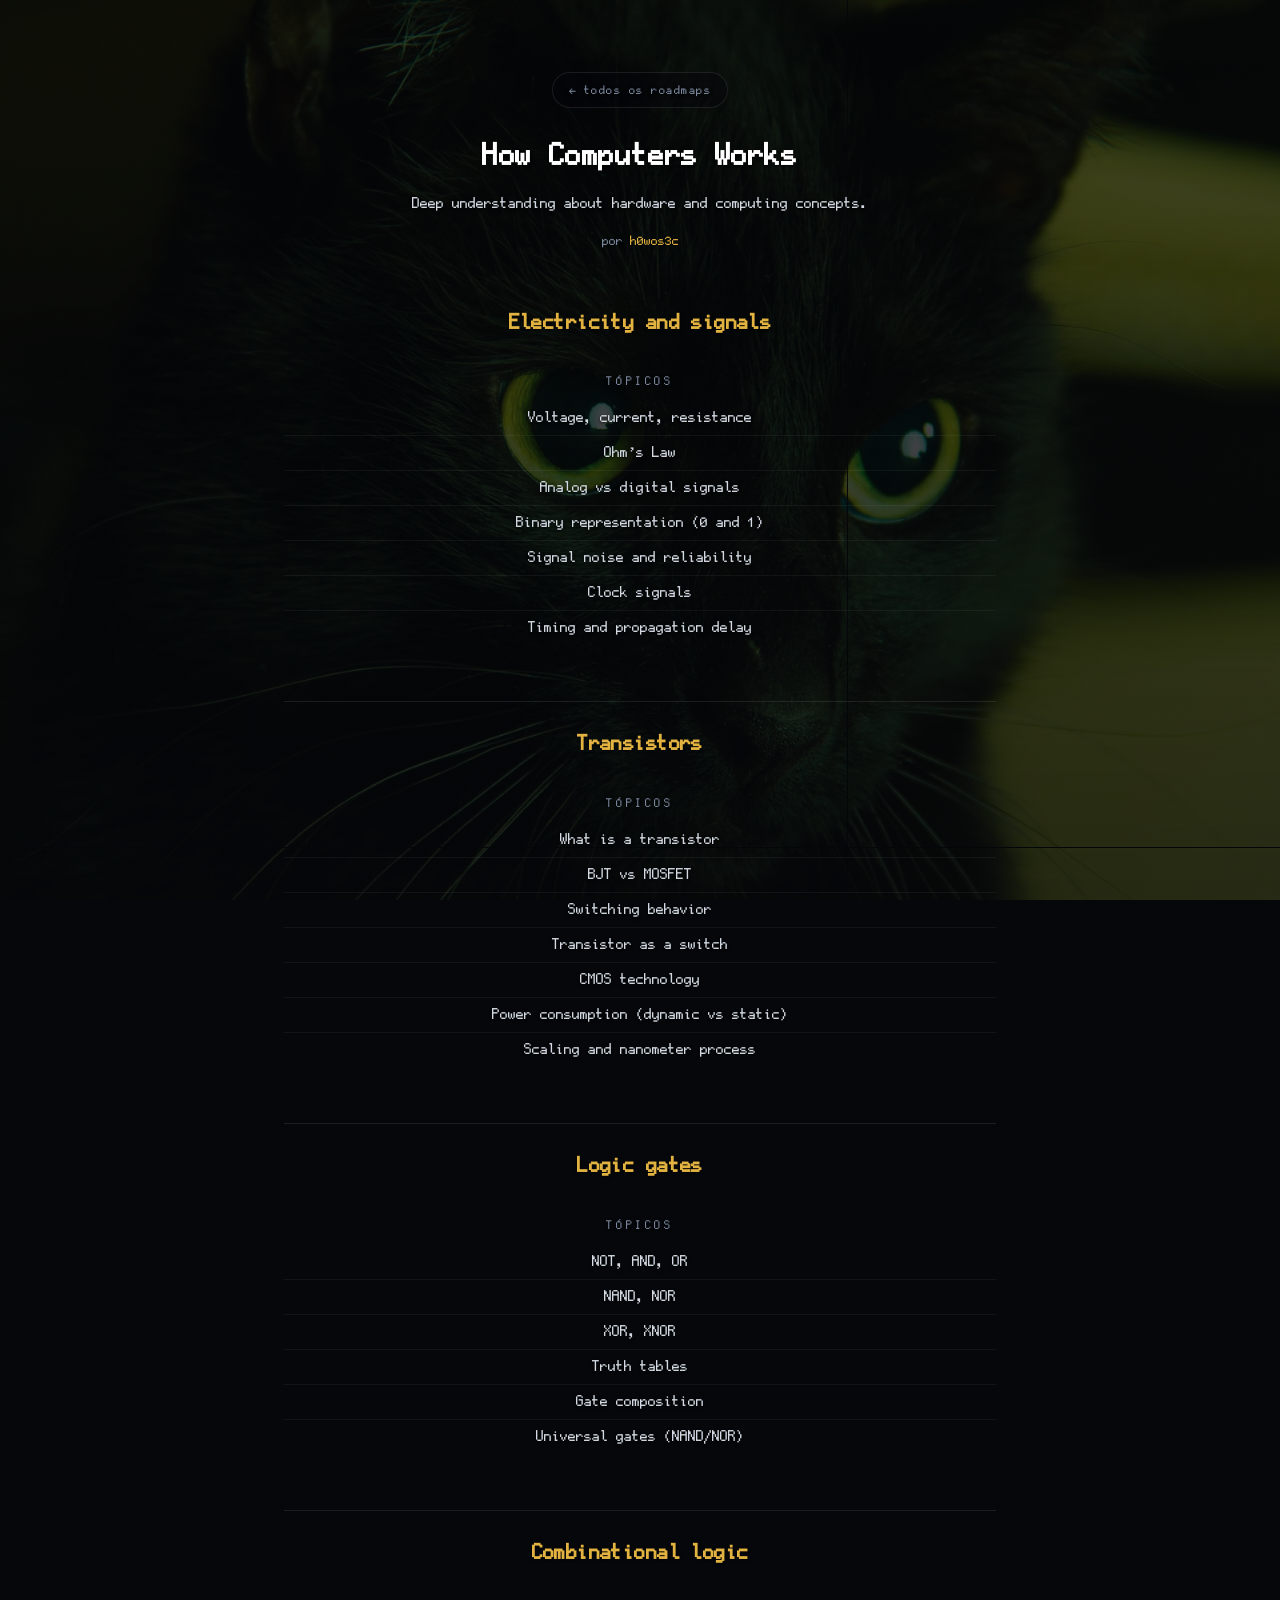
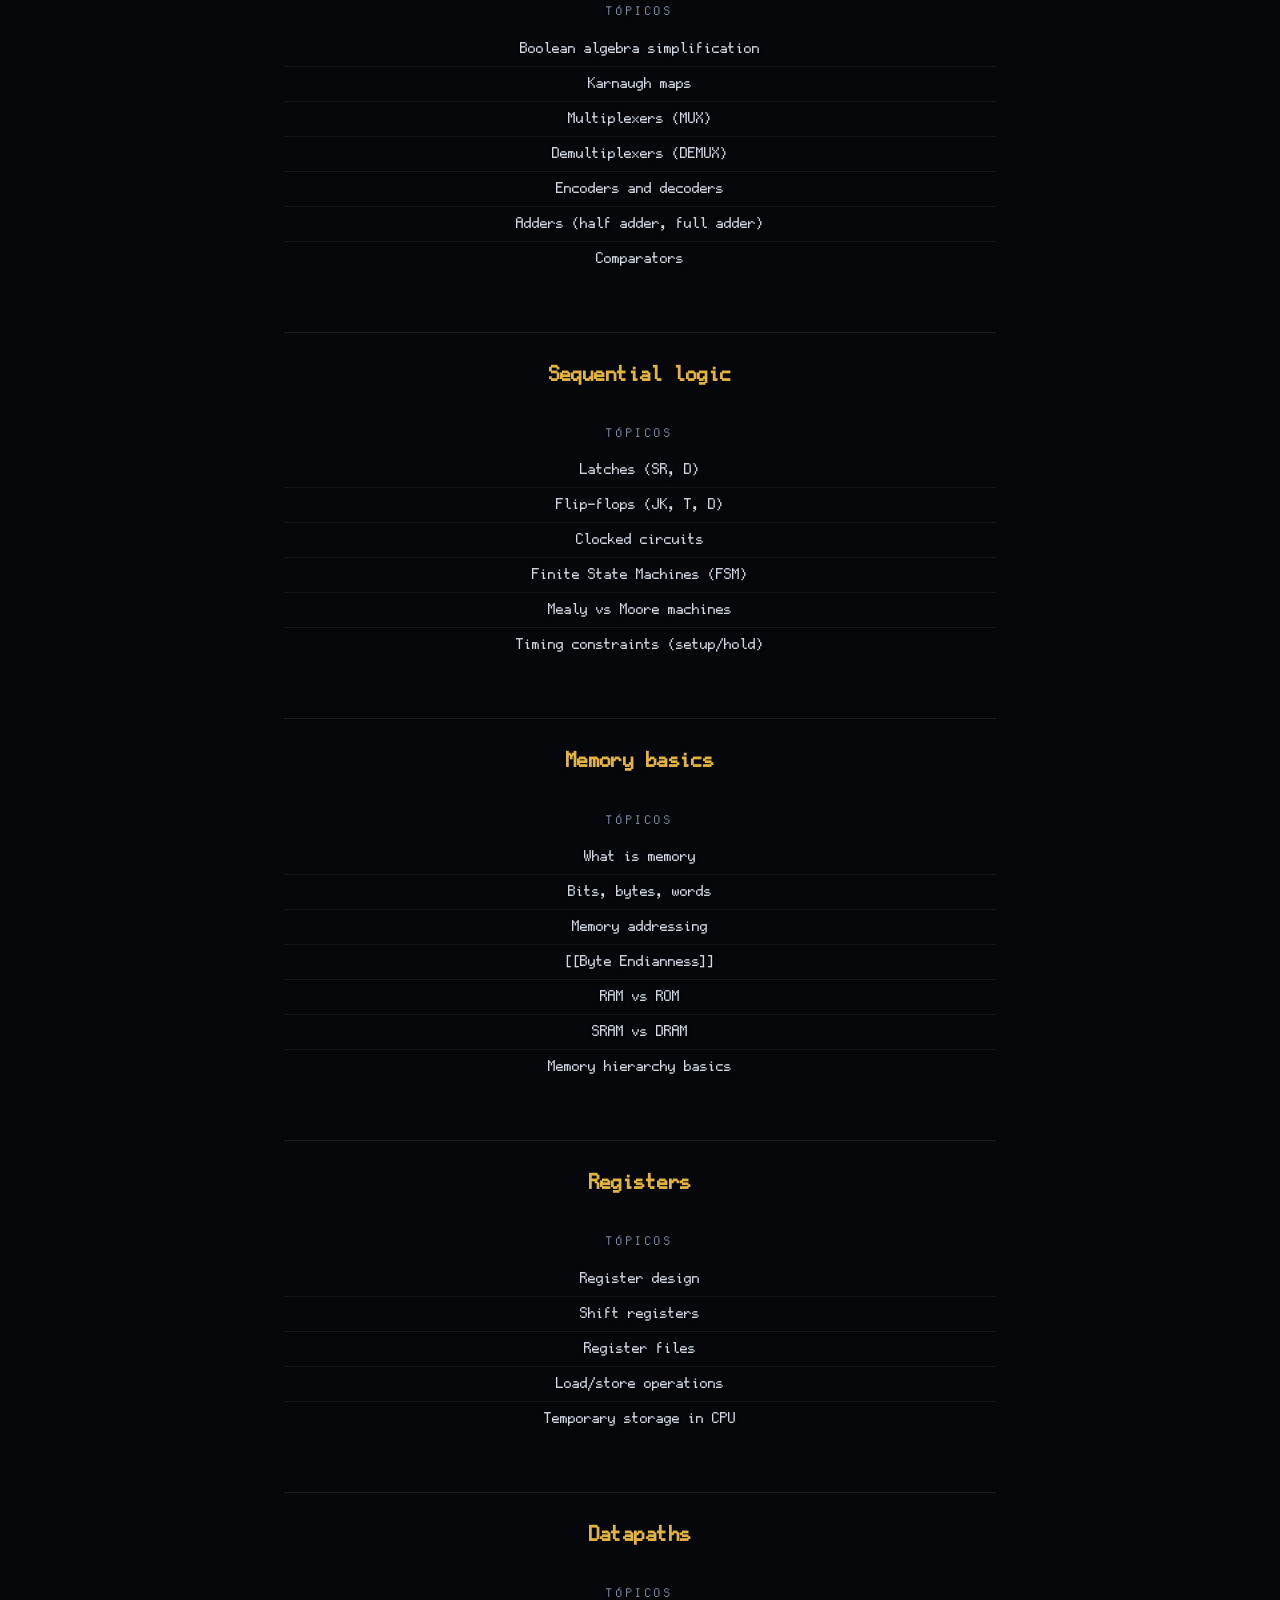
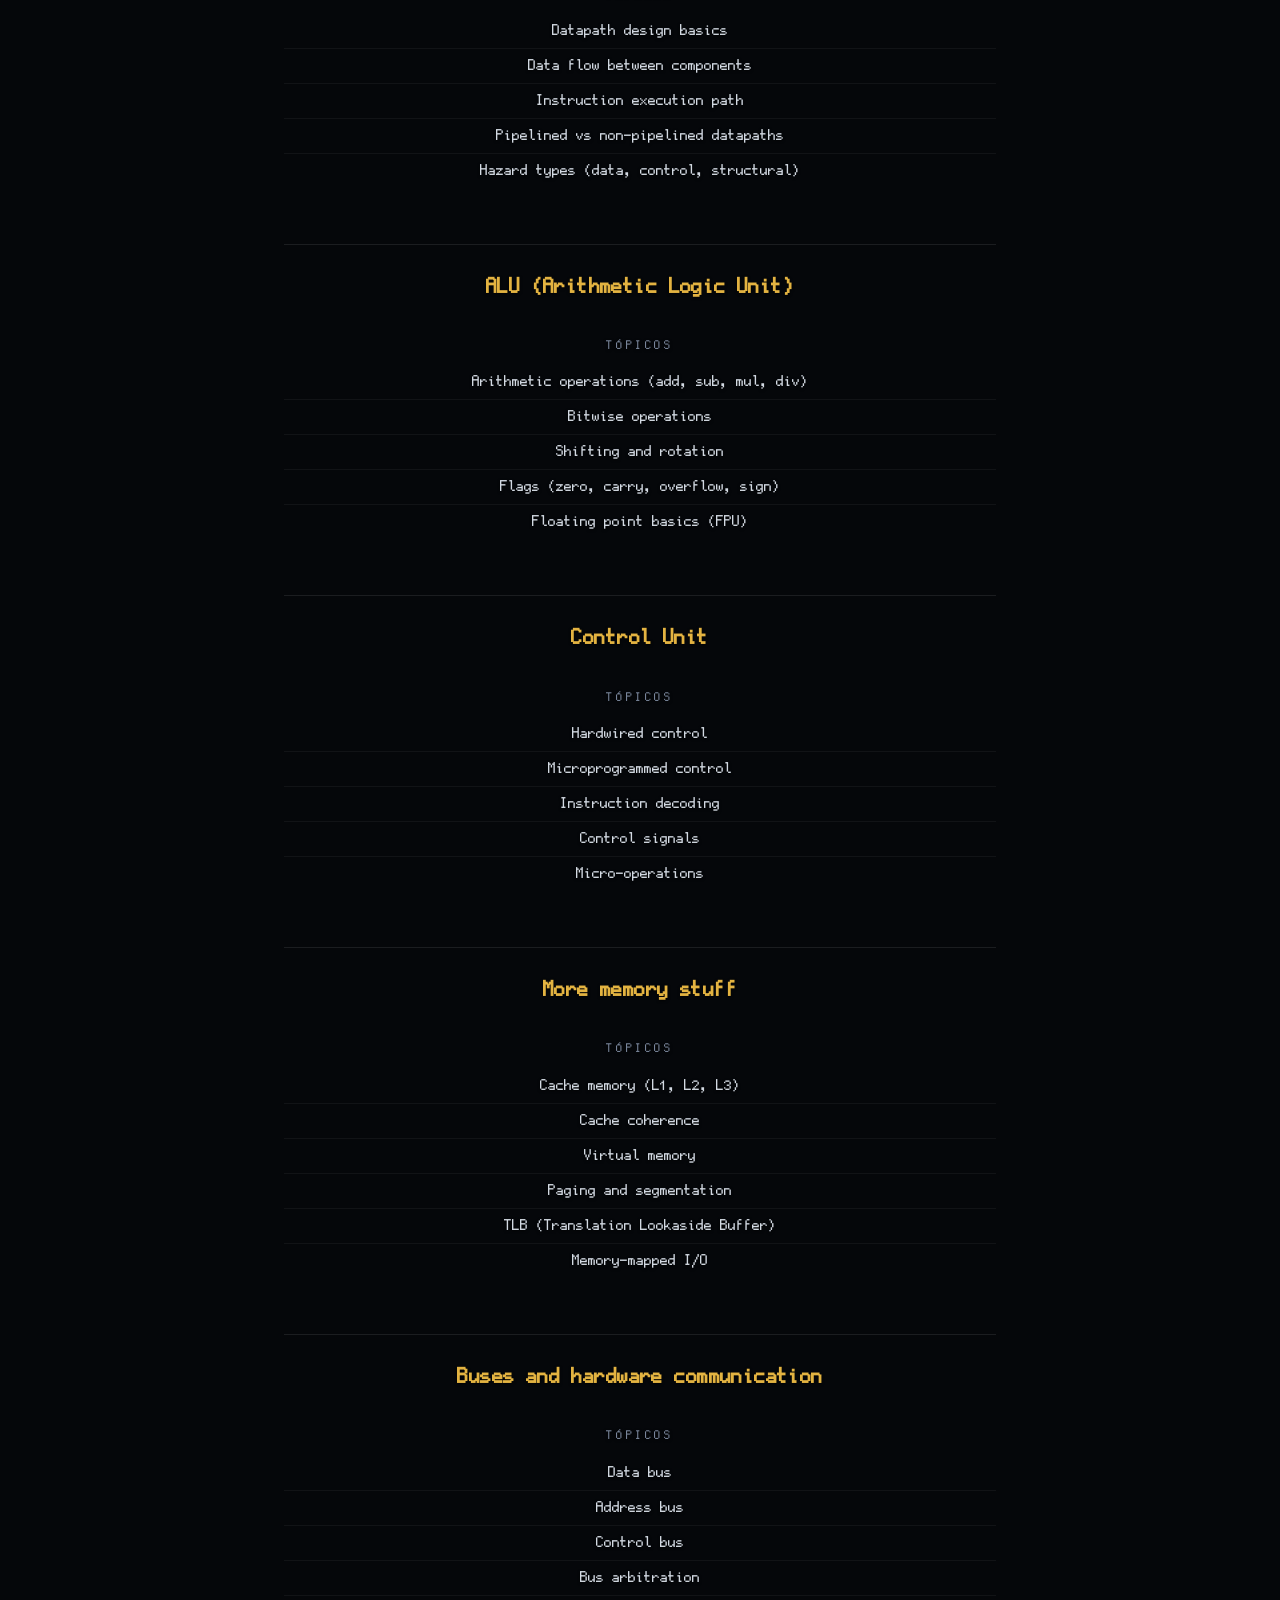
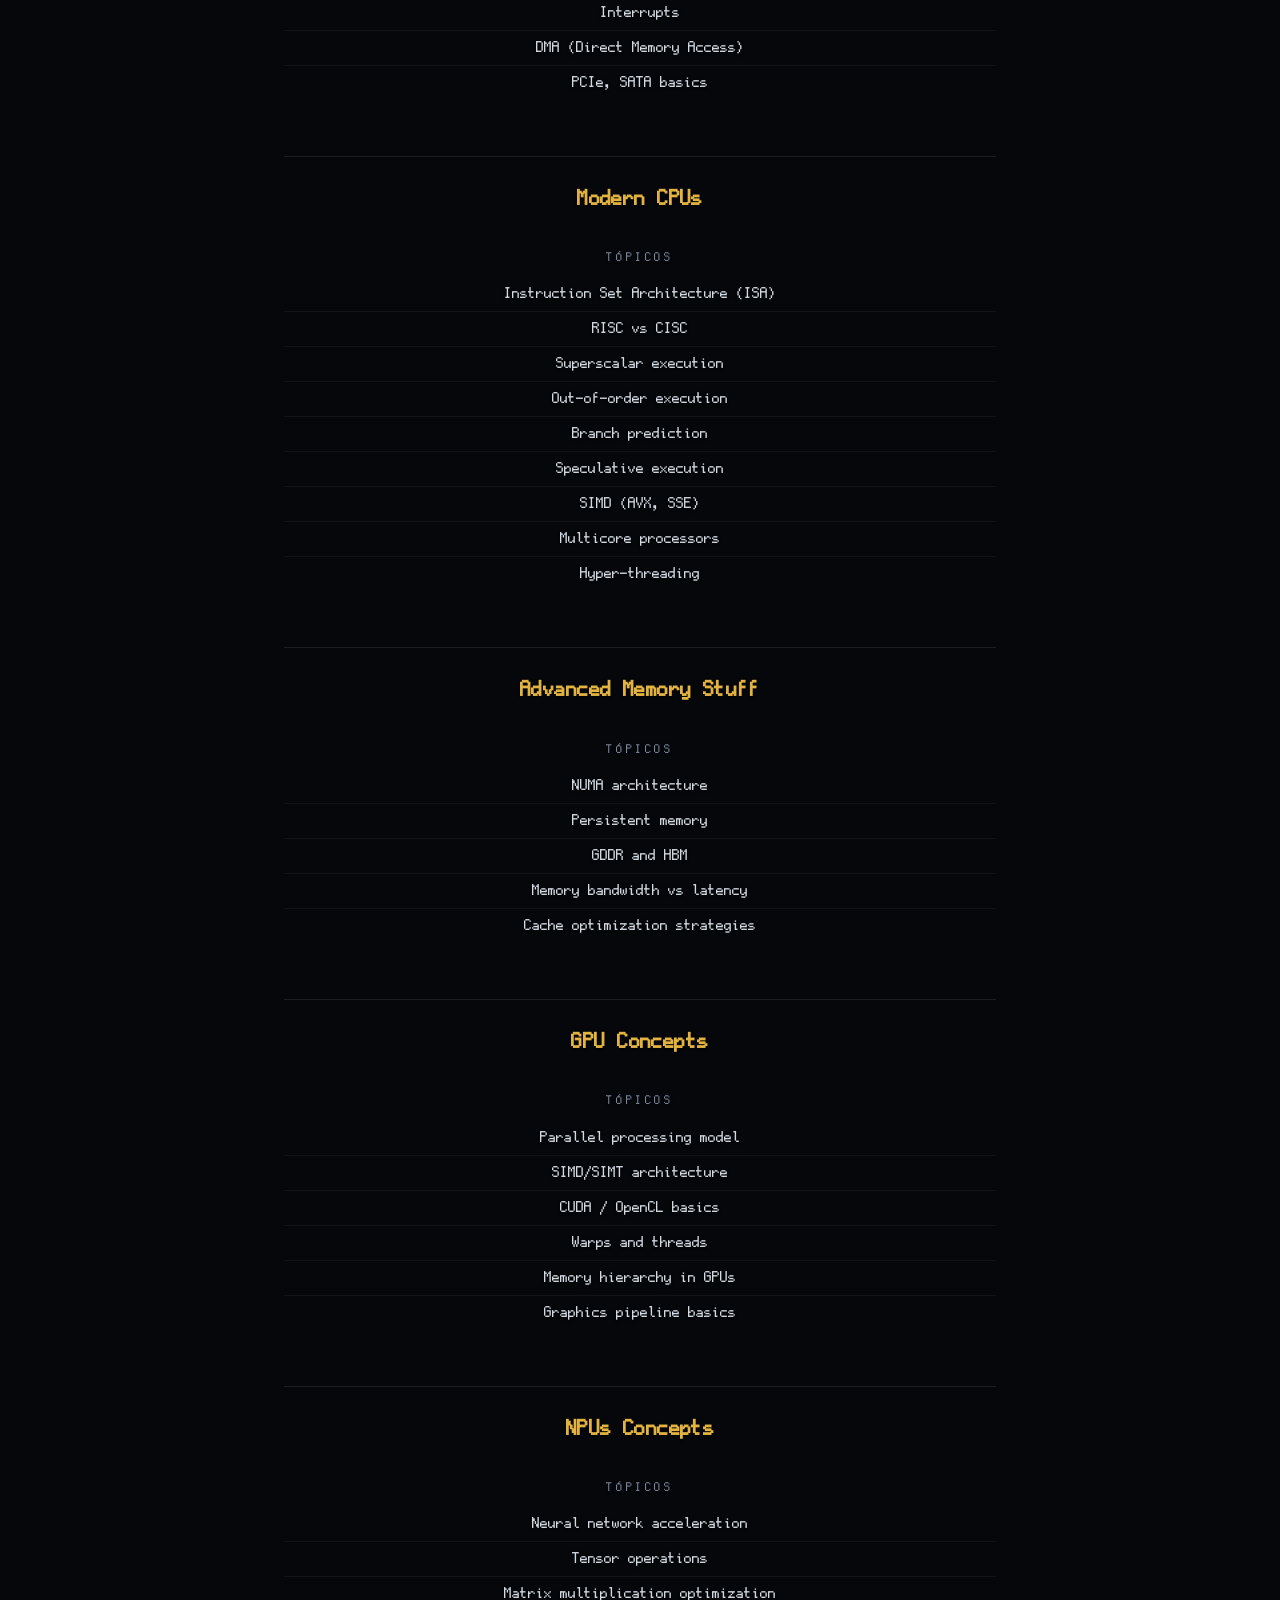
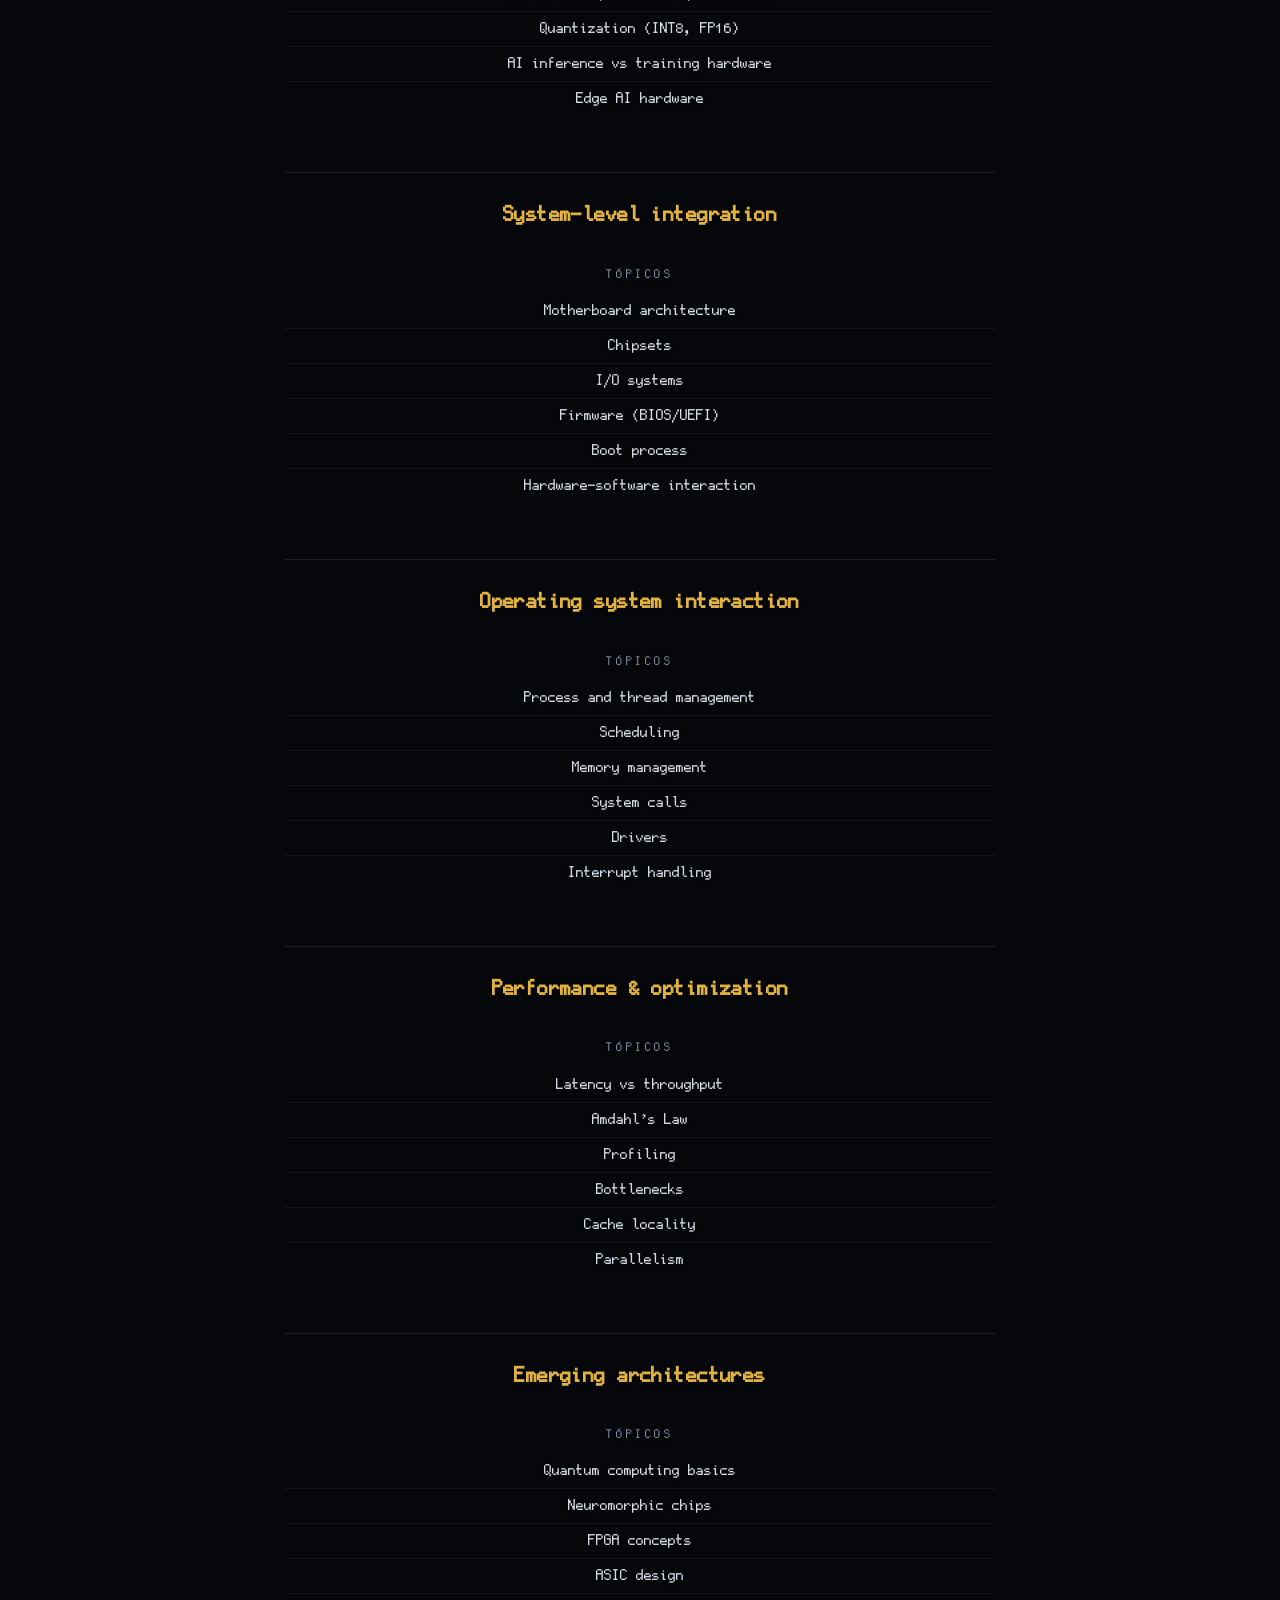
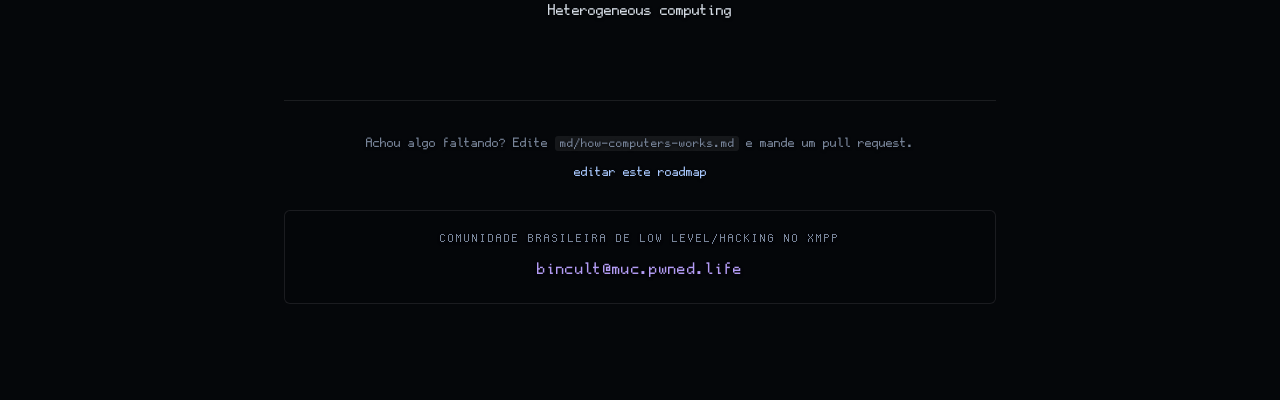
==== maps/how-computers-works.html @ b52f825c "add: new map - how computers works" ====
<!DOCTYPE html>
<!-- GERADO POR build.py - NAO EDITE. Edite o .md em md/ e recompile. -->
<html lang="pt-BR">
<head>
<meta charset="utf-8">
<meta name="viewport" content="width=device-width, initial-scale=1">
<title>How Computers Works · maps</title>
<meta name="description" content="Deep understanding about hardware and computing concepts.">
<meta name="color-scheme" content="dark">
<link rel="canonical" href="https://maps.thebixowithsevenheads.wtf/maps/how-computers-works.html">
<meta property="og:type" content="website">
<meta property="og:site_name" content="maps">
<meta property="og:url" content="https://maps.thebixowithsevenheads.wtf/maps/how-computers-works.html">
<meta property="og:title" content="thebixowithsevenheads">
<meta property="og:description" content="Deep understanding about hardware and computing concepts.">
<meta property="og:image" content="https://maps.thebixowithsevenheads.wtf/img/og.jpg">
<meta property="og:image:type" content="image/jpeg">
<meta property="og:image:width" content="1200">
<meta property="og:image:height" content="630">
<meta property="og:image:alt" content="thebixowithsevenheads maps">
<meta property="og:locale" content="pt_BR">
<meta name="twitter:card" content="summary_large_image">
<meta name="twitter:title" content="thebixowithsevenheads">
<meta name="twitter:description" content="Deep understanding about hardware and computing concepts.">
<meta name="twitter:image" content="https://maps.thebixowithsevenheads.wtf/img/og.jpg">
<meta name="twitter:image:alt" content="thebixowithsevenheads maps">
<link rel="icon" href="../favicon.ico" sizes="any">
<link rel="icon" type="image/png" href="../img/favicon.png">
<link rel="apple-touch-icon" href="../img/apple-touch-icon.png">
<link rel="stylesheet" href="../style.css">
</head>
<body>
<div class="wrap">
<header class="head">
<a class="back" href="../index.html">&larr; todos os roadmaps</a>
<h1>How Computers Works</h1>
<p class="desc">Deep understanding about hardware and computing concepts.</p>
<p class="by">por <span>h0wos3c</span></p>
</header>

<main class="doc">
<h2>Electricity and signals</h2>
<h3>Tópicos</h3>
<ul>
  <li>Voltage, current, resistance</li>
  <li>Ohm’s Law</li>
  <li>Analog vs digital signals</li>
  <li>Binary representation (0 and 1)</li>
  <li>Signal noise and reliability</li>
  <li>Clock signals</li>
  <li>Timing and propagation delay</li>
</ul>
<h2>Transistors</h2>
<h3>Tópicos</h3>
<ul>
  <li>What is a transistor</li>
  <li>BJT vs MOSFET</li>
  <li>Switching behavior</li>
  <li>Transistor as a switch</li>
  <li>CMOS technology</li>
  <li>Power consumption (dynamic vs static)</li>
  <li>Scaling and nanometer process</li>
</ul>
<h2>Logic gates</h2>
<h3>Tópicos</h3>
<ul>
  <li>NOT, AND, OR</li>
  <li>NAND, NOR</li>
  <li>XOR, XNOR</li>
  <li>Truth tables</li>
  <li>Gate composition</li>
  <li>Universal gates (NAND/NOR)</li>
</ul>
<h2>Combinational logic</h2>
<h3>Tópicos</h3>
<ul>
  <li>Boolean algebra simplification</li>
  <li>Karnaugh maps</li>
  <li>Multiplexers (MUX)</li>
  <li>Demultiplexers (DEMUX)</li>
  <li>Encoders and decoders</li>
  <li>Adders (half adder, full adder)</li>
  <li>Comparators</li>
</ul>
<h2>Sequential logic</h2>
<h3>Tópicos</h3>
<ul>
  <li>Latches (SR, D)</li>
  <li>Flip-flops (JK, T, D)</li>
  <li>Clocked circuits</li>
  <li>Finite State Machines (FSM)</li>
  <li>Mealy vs Moore machines</li>
  <li>Timing constraints (setup/hold)</li>
</ul>
<h2>Memory basics</h2>
<h3>Tópicos</h3>
<ul>
  <li>What is memory</li>
  <li>Bits, bytes, words</li>
  <li>Memory addressing</li>
  <li>[[Byte Endianness]]</li>
  <li>RAM vs ROM</li>
  <li>SRAM vs DRAM</li>
  <li>Memory hierarchy basics</li>
</ul>
<h2>Registers</h2>
<h3>Tópicos</h3>
<ul>
  <li>Register design</li>
  <li>Shift registers</li>
  <li>Register files</li>
  <li>Load/store operations</li>
  <li>Temporary storage in CPU</li>
</ul>
<h2>Datapaths</h2>
<h3>Tópicos</h3>
<ul>
  <li>Datapath design basics</li>
  <li>Data flow between components</li>
  <li>Instruction execution path</li>
  <li>Pipelined vs non-pipelined datapaths</li>
  <li>Hazard types (data, control, structural)</li>
</ul>
<h2>ALU (Arithmetic Logic Unit)</h2>
<h3>Tópicos</h3>
<ul>
  <li>Arithmetic operations (add, sub, mul, div)</li>
  <li>Bitwise operations</li>
  <li>Shifting and rotation</li>
  <li>Flags (zero, carry, overflow, sign)</li>
  <li>Floating point basics (FPU)</li>
</ul>
<h2>Control Unit</h2>
<h3>Tópicos</h3>
<ul>
  <li>Hardwired control</li>
  <li>Microprogrammed control</li>
  <li>Instruction decoding</li>
  <li>Control signals</li>
  <li>Micro-operations</li>
</ul>
<h2>More memory stuff</h2>
<h3>Tópicos</h3>
<ul>
  <li>Cache memory (L1, L2, L3)</li>
  <li>Cache coherence</li>
  <li>Virtual memory</li>
  <li>Paging and segmentation</li>
  <li>TLB (Translation Lookaside Buffer)</li>
  <li>Memory-mapped I/O</li>
</ul>
<h2>Buses and hardware communication</h2>
<h3>Tópicos</h3>
<ul>
  <li>Data bus</li>
  <li>Address bus</li>
  <li>Control bus</li>
  <li>Bus arbitration</li>
  <li>Interrupts</li>
  <li>DMA (Direct Memory Access)</li>
  <li>PCIe, SATA basics</li>
</ul>
<h2>Modern CPUs</h2>
<h3>Tópicos</h3>
<ul>
  <li>Instruction Set Architecture (ISA)</li>
  <li>RISC vs CISC</li>
  <li>Superscalar execution</li>
  <li>Out-of-order execution</li>
  <li>Branch prediction</li>
  <li>Speculative execution</li>
  <li>SIMD (AVX, SSE)</li>
  <li>Multicore processors</li>
  <li>Hyper-threading</li>
</ul>
<h2>Advanced Memory Stuff</h2>
<h3>Tópicos</h3>
<ul>
  <li>NUMA architecture</li>
  <li>Persistent memory</li>
  <li>GDDR and HBM</li>
  <li>Memory bandwidth vs latency</li>
  <li>Cache optimization strategies</li>
</ul>
<h2>GPU Concepts</h2>
<h3>Tópicos</h3>
<ul>
  <li>Parallel processing model</li>
  <li>SIMD/SIMT architecture</li>
  <li>CUDA / OpenCL basics</li>
  <li>Warps and threads</li>
  <li>Memory hierarchy in GPUs</li>
  <li>Graphics pipeline basics</li>
</ul>
<h2>NPUs Concepts</h2>
<h3>Tópicos</h3>
<ul>
  <li>Neural network acceleration</li>
  <li>Tensor operations</li>
  <li>Matrix multiplication optimization</li>
  <li>Quantization (INT8, FP16)</li>
  <li>AI inference vs training hardware</li>
  <li>Edge AI hardware</li>
</ul>
<h2>System-level integration</h2>
<h3>Tópicos</h3>
<ul>
  <li>Motherboard architecture</li>
  <li>Chipsets</li>
  <li>I/O systems</li>
  <li>Firmware (BIOS/UEFI)</li>
  <li>Boot process</li>
  <li>Hardware-software interaction</li>
</ul>
<h2>Operating system interaction</h2>
<h3>Tópicos</h3>
<ul>
  <li>Process and thread management</li>
  <li>Scheduling</li>
  <li>Memory management</li>
  <li>System calls</li>
  <li>Drivers</li>
  <li>Interrupt handling</li>
</ul>
<h2>Performance &amp; optimization</h2>
<h3>Tópicos</h3>
<ul>
  <li>Latency vs throughput</li>
  <li>Amdahl’s Law</li>
  <li>Profiling</li>
  <li>Bottlenecks</li>
  <li>Cache locality</li>
  <li>Parallelism</li>
</ul>
<h2>Emerging architectures</h2>
<h3>Tópicos</h3>
<ul>
  <li>Quantum computing basics</li>
  <li>Neuromorphic chips</li>
  <li>FPGA concepts</li>
  <li>ASIC design</li>
  <li>Heterogeneous computing</li>
</ul>
</main>

<footer class="foot">
<p>Achou algo faltando? Edite <code>md/how-computers-works.md</code> e mande um pull request.</p>
<p><a href="https://github.com/thebixowithsevenheads/maps/blob/main/md/how-computers-works.md" target="_blank" rel="noopener noreferrer">editar este roadmap</a></p>
<a class="muc" href="xmpp:bincult@muc.pwned.life?join" title="Entrar na sala XMPP"><span class="muc-t">Comunidade Brasileira de low level/Hacking no XMPP</span><span class="muc-j">bincult@muc.pwned.life</span></a>
</footer>
</div>
</body>
</html>
---- style.css ----
/* GERADO POR build.py - NAO EDITE. Edite o .md em md/ e recompile. */

@font-face {
  font-family: "Gohu";
  src: url("fonts/GohuFontUni-Subset.woff2") format("woff2");
  font-weight: normal;
  font-style: normal;
  font-display: swap;
}

:root {
  --bg: #05070a;
  --veil: rgba(5, 7, 10, .58);
  --fg: #d3dae3;
  --muted: #78859a;
  --accent: #e3b341;
  --link: #a9c9ff;
  --muc: #6D28D9;
  --muc-fg: #b39cf5;
  --rule: rgba(255, 255, 255, .09);
  --card: rgba(5, 7, 10, .42);
  --mono: "Gohu", "DejaVu Sans Mono", ui-monospace, SFMono-Regular, Menlo, monospace;
}

* { box-sizing: border-box; }

html { -webkit-text-size-adjust: 100%; }

body {
  margin: 0;
  min-height: 100vh;
  background: var(--bg);
  color: var(--fg);
  font-family: var(--mono);
  font-size: 15px;
  line-height: 1.7;
  text-shadow: 0 1px 3px rgba(0, 0, 0, .85);
}

/* fundo fotografico + veu escuro para o texto continuar legivel */
body::before,
body::after {
  content: "";
  position: fixed;
  inset: 0;
  z-index: -1;
}

body::before {
  background: url("img/fundo.jpg") center / cover no-repeat fixed;
}

body::after {
  background:
    linear-gradient(rgba(5, 7, 10, .30), rgba(5, 7, 10, .62)),
    var(--veil);
}

.wrap {
  width: 100%;
  max-width: 760px;
  margin: 0 auto;
  padding: 72px 24px 96px;
  text-align: center;
}

a { color: var(--link); text-decoration: none; }
a:hover, a:focus-visible { color: var(--accent); text-decoration: underline; }
:focus-visible { outline: 2px solid var(--accent); outline-offset: 3px; }

code {
  font-family: var(--mono);
  font-size: .92em;
  background: rgba(255, 255, 255, .07);
  border-radius: 3px;
  padding: .1em .4em;
}

/* ---- cabecalho ---- */

.head { margin-bottom: 56px; }

.logo {
  margin: 0;
  font-size: 44px;
  line-height: 1.1;
  letter-spacing: .06em;
  color: #fff;
}

.tagline {
  margin: 14px 0 0;
  color: var(--muted);
  font-size: 14px;
}

.head h1 {
  margin: 0;
  font-size: 30px;
  line-height: 1.25;
  color: #fff;
  letter-spacing: .02em;
}

.back {
  display: inline-block;
  margin-bottom: 30px;
  padding: 7px 16px;
  border: 1px solid var(--rule);
  border-radius: 999px;
  background: rgba(5, 7, 10, .42);
  font-size: 12px;
  letter-spacing: .04em;
  color: var(--muted);
  transition: border-color .15s, color .15s, background .15s;
}

.back:hover, .back:focus-visible {
  border-color: var(--accent);
  background: rgba(227, 179, 65, .08);
  color: var(--accent);
  text-decoration: none;
}

.desc {
  margin: 16px 0 0;
  font-size: 15px;
  line-height: 1.65;
  color: var(--fg);
}

.by { margin: 14px 0 0; color: var(--muted); font-size: 13px; }
.by span { color: var(--accent); }

/* ---- indice ---- */

.maps { list-style: none; margin: 0; padding: 0; }
.maps li + li { margin-top: 14px; }

.maps a {
  display: block;
  padding: 22px 20px;
  border: 1px solid var(--rule);
  border-radius: 6px;
  background: var(--card);
  color: var(--fg);
  transition: border-color .15s, background .15s, transform .15s;
}

.maps a:hover, .maps a:focus-visible {
  border-color: var(--accent);
  background: rgba(227, 179, 65, .06);
  text-decoration: none;
  transform: translateY(-1px);
}

.maps .t { display: block; font-size: 20px; color: #fff; letter-spacing: .02em; }
.maps a:hover .t, .maps a:focus-visible .t { color: var(--accent); }
.maps .d {
  display: block;
  margin: 10px 0 0;
  font-size: 13px;
  line-height: 1.6;
  color: var(--fg);
}

.maps .m { display: block; margin-top: 10px; font-size: 12px; color: var(--muted); }
.maps .empty { color: var(--muted); font-size: 14px; }

/* ---- corpo do roadmap ---- */

.doc { text-align: center; }

.doc h2 {
  margin: 56px 0 4px;
  padding-top: 28px;
  border-top: 1px solid var(--rule);
  font-size: 21px;
  line-height: 1.35;
  color: var(--accent);
  letter-spacing: .02em;
}

.doc h2:first-child { margin-top: 0; padding-top: 0; border-top: 0; }

.doc h3 {
  margin: 34px 0 10px;
  font-size: 12px;
  font-weight: normal;
  letter-spacing: .22em;
  text-transform: uppercase;
  color: var(--muted);
}

.doc p { margin: 14px 0; }

.doc ul { list-style: none; margin: 0; padding: 0; }

.doc li {
  padding: 5px 0;
  line-height: 1.6;
}

.doc li + li { border-top: 1px solid rgba(255, 255, 255, .05); }

/* ---- rodape ---- */

.foot {
  margin-top: 72px;
  padding-top: 26px;
  border-top: 1px solid var(--rule);
  color: var(--muted);
  font-size: 13px;
}

.foot p { margin: 6px 0; }

.muc {
  display: block;
  margin-top: 26px;
  padding: 20px;
  border: 1px solid var(--rule);
  border-radius: 6px;
  background: var(--card);
  color: var(--fg);
  transition: border-color .15s, background .15s, transform .15s;
}

.muc:hover, .muc:focus-visible {
  border-color: var(--muc-fg);
  background: rgba(109, 40, 217, .18);
  text-decoration: none;
  transform: translateY(-1px);
}

.muc-t {
  display: block;
  font-size: 11px;
  letter-spacing: .18em;
  text-transform: uppercase;
  color: var(--muted);
  line-height: 1.5;
}

.muc-j {
  display: block;
  margin-top: 9px;
  font-size: 16px;
  color: var(--muc-fg);
  letter-spacing: .02em;
}

.muc:hover .muc-t, .muc:focus-visible .muc-t { color: var(--fg); }
.muc:hover .muc-j, .muc:focus-visible .muc-j { color: #d6c8ff; }

/* ---- telas pequenas ---- */

@media (max-width: 640px) {
  .wrap { padding: 48px 18px 64px; }
  .logo { font-size: 34px; }
  .head h1 { font-size: 24px; }
  .doc h2 { font-size: 19px; }
  body::before { background-attachment: scroll; }
}

@media (prefers-reduced-motion: reduce) {
  * { transition: none !important; }
}
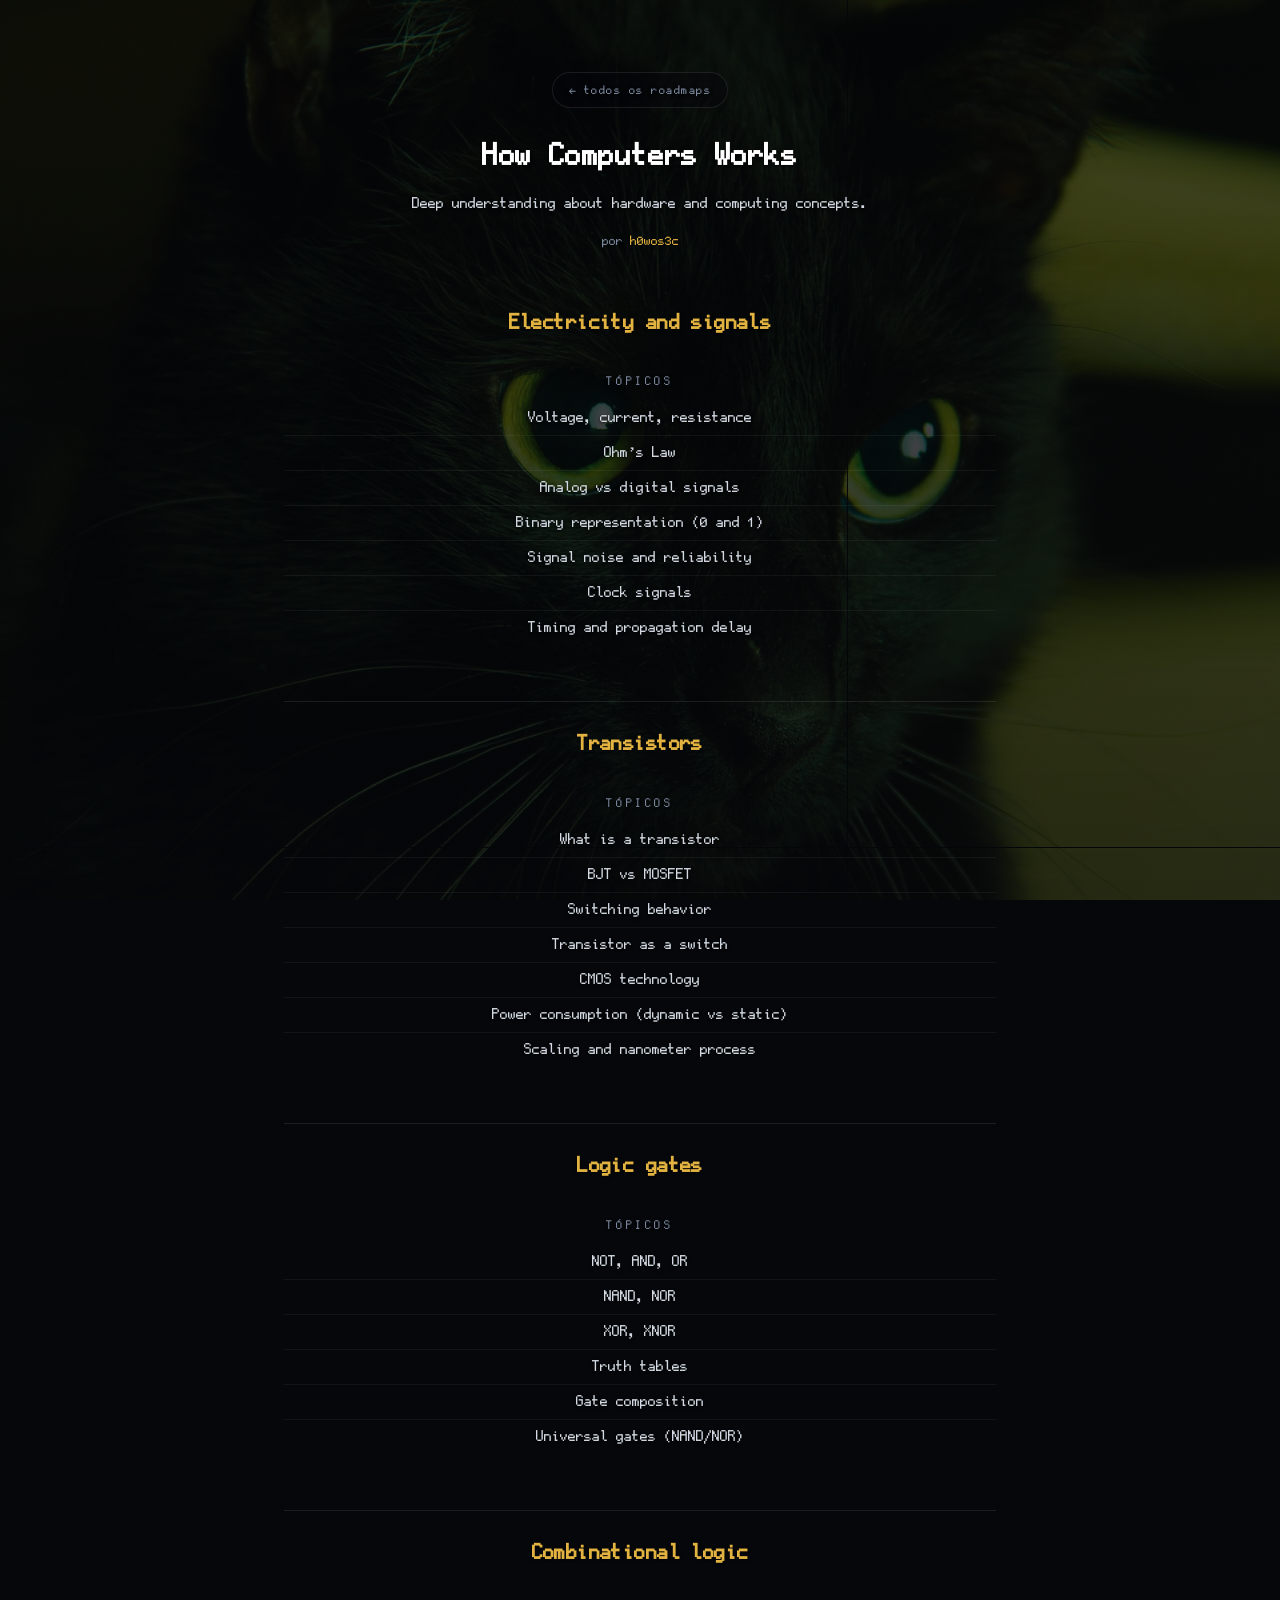
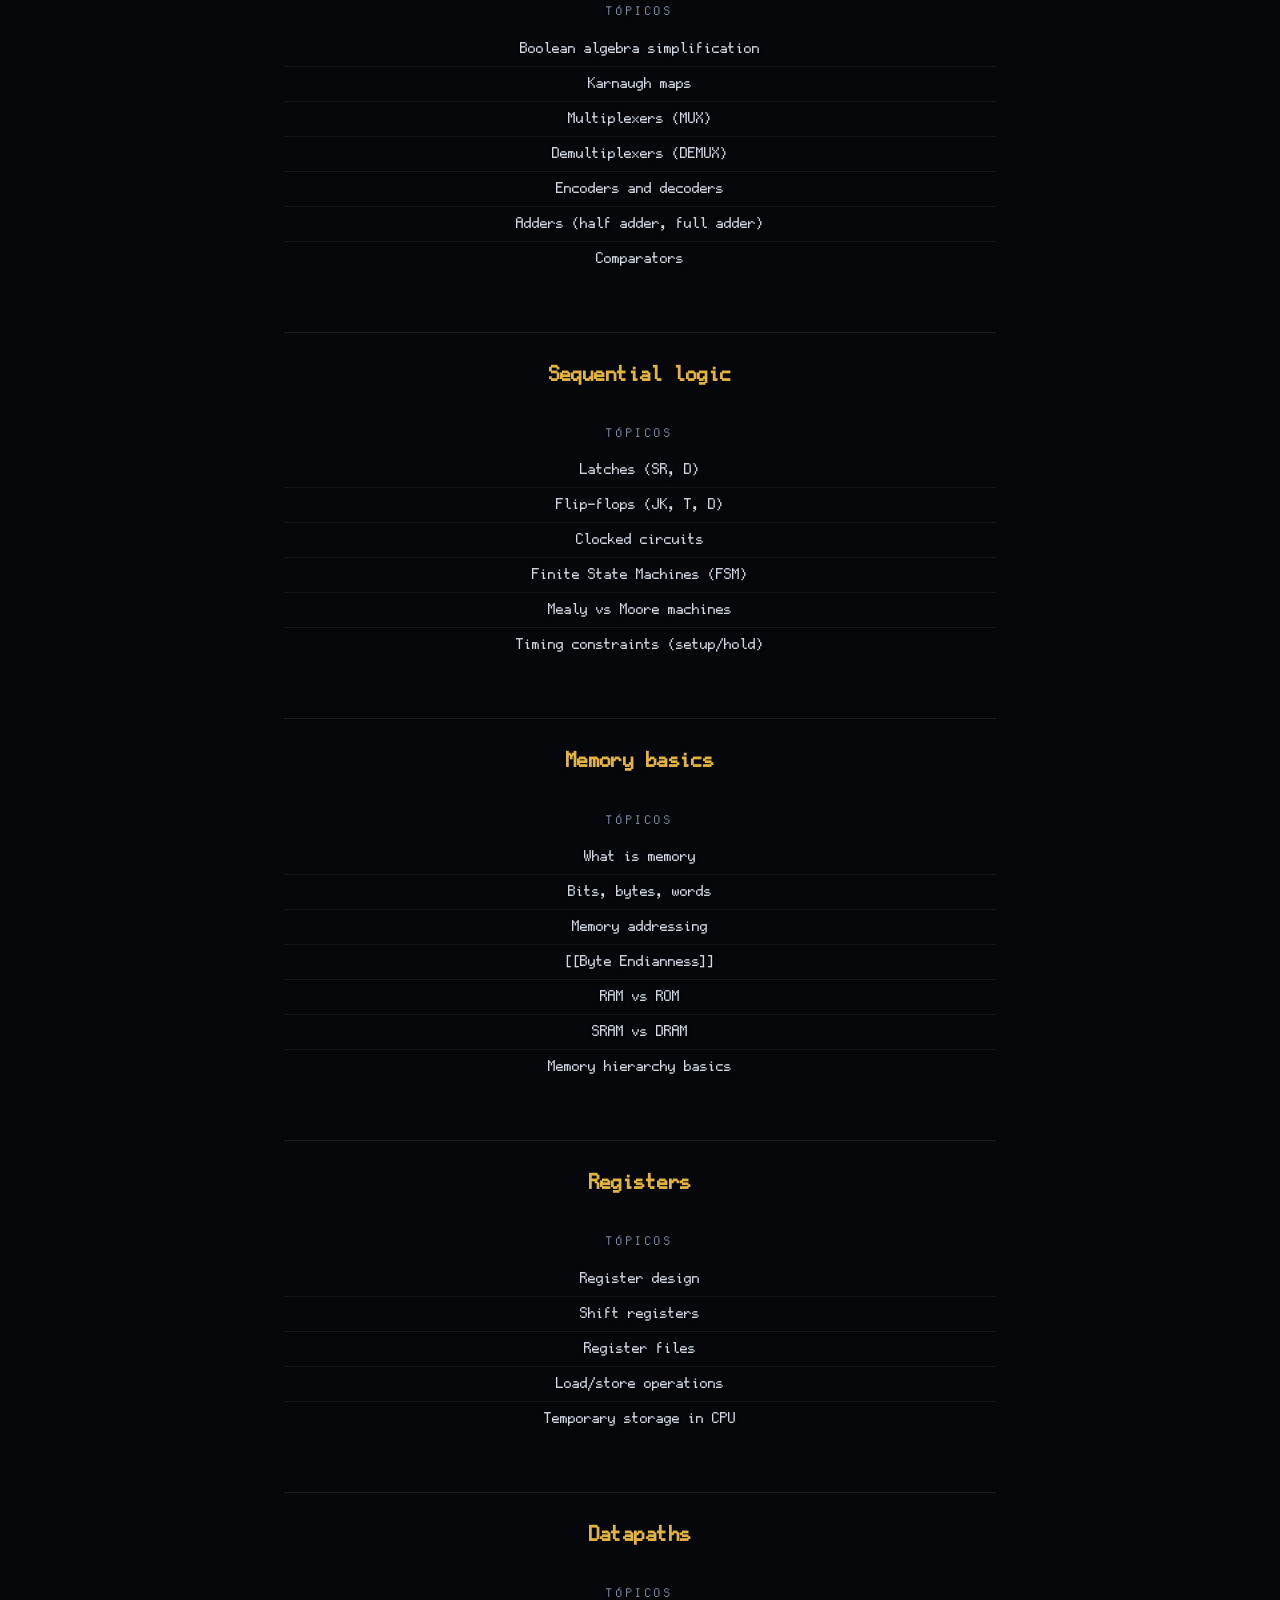
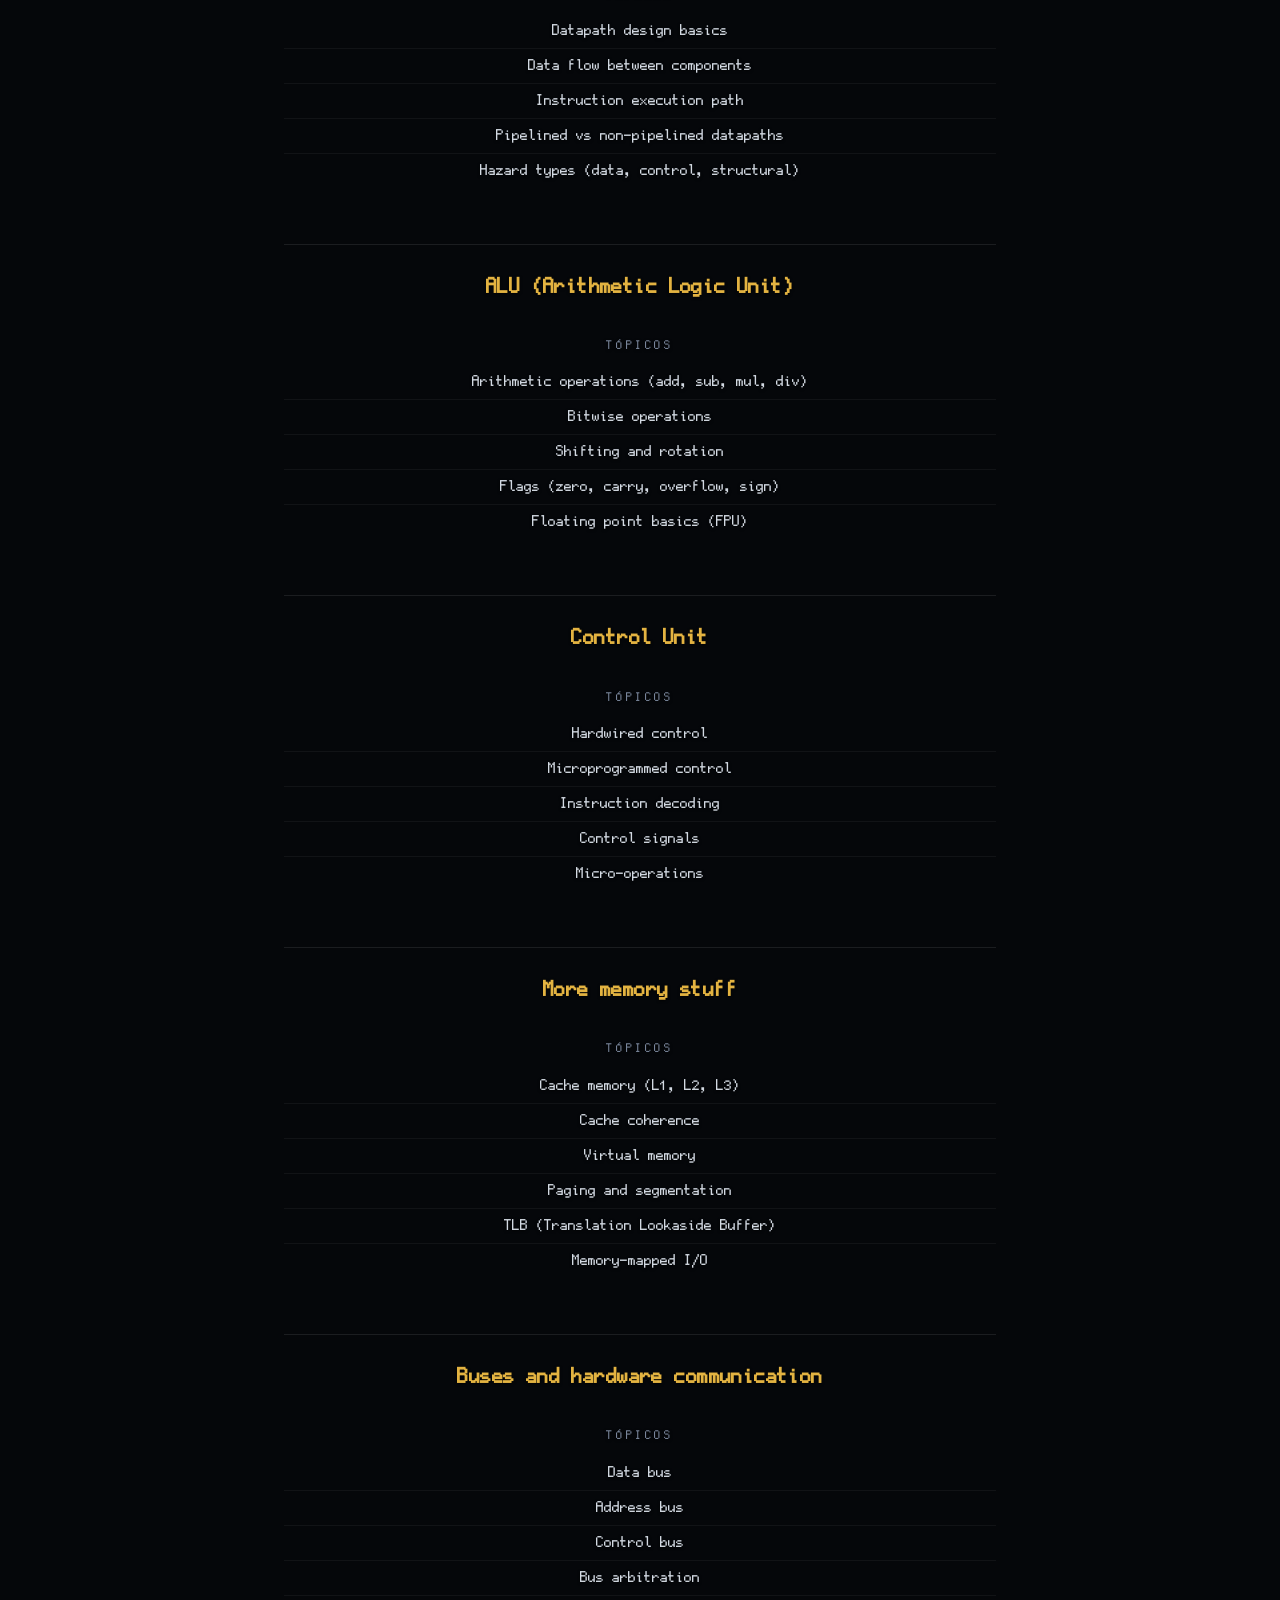
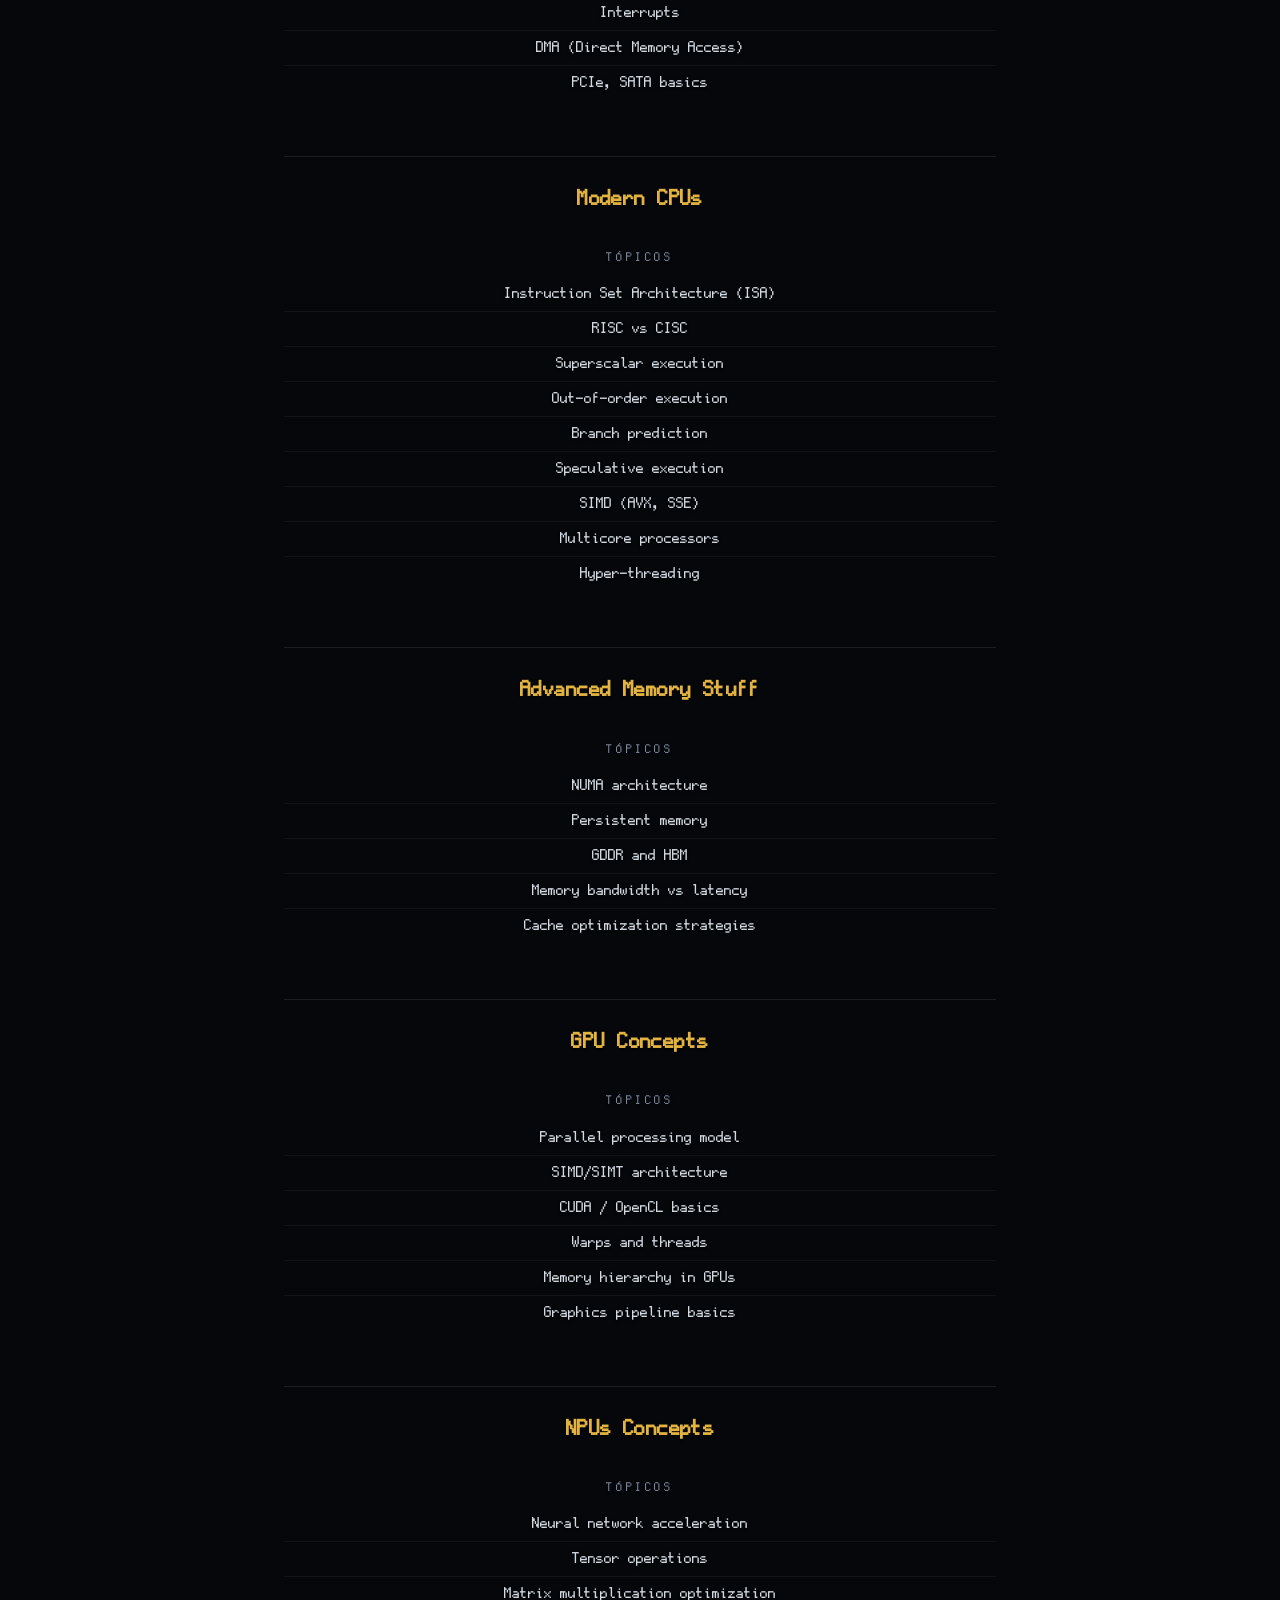
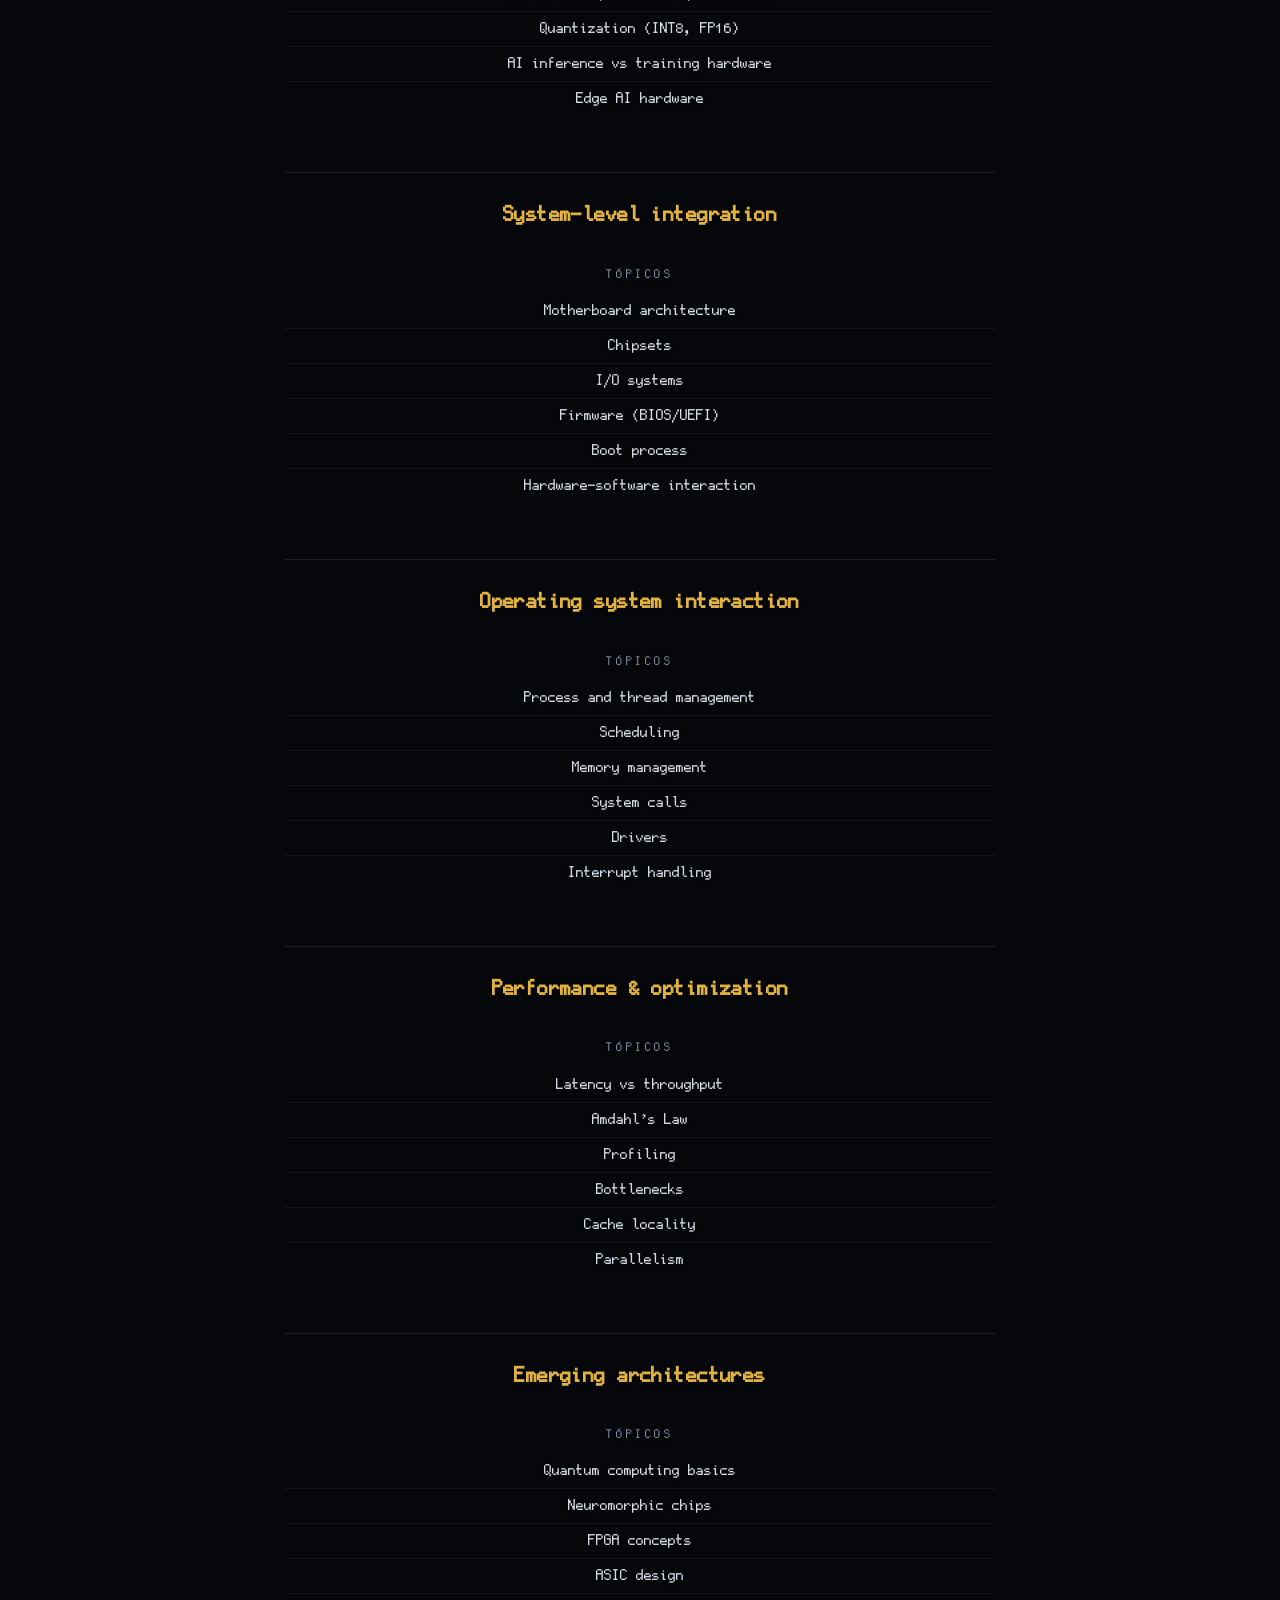
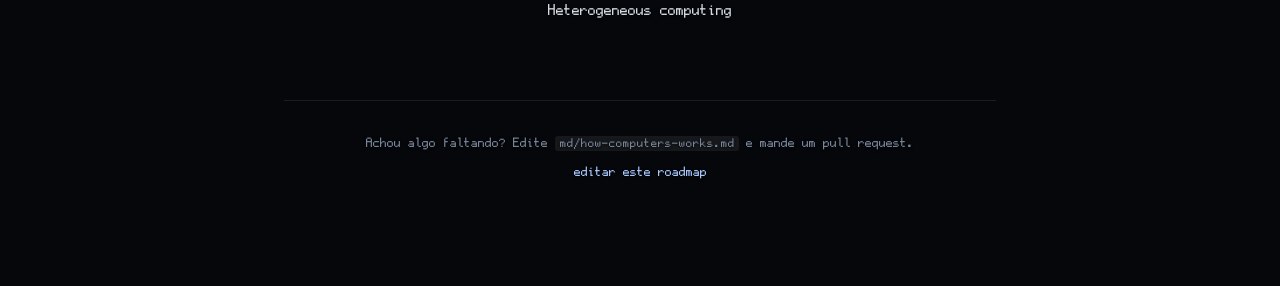
==== commit 0de223c0: "FUCK MUC AND FUCK XMPP PEOPLE (i love my friends)" ====
--- a/maps/how-computers-works.html
+++ b/maps/how-computers-works.html
@@ -246,7 +246,6 @@
 <footer class="foot">
 <p>Achou algo faltando? Edite <code>md/how-computers-works.md</code> e mande um pull request.</p>
 <p><a href="https://github.com/thebixowithsevenheads/maps/blob/main/md/how-computers-works.md" target="_blank" rel="noopener noreferrer">editar este roadmap</a></p>
-<a class="muc" href="xmpp:bincult@muc.pwned.life?join" title="Entrar na sala XMPP"><span class="muc-t">Comunidade Brasileira de low level/Hacking no XMPP</span><span class="muc-j">bincult@muc.pwned.life</span></a>
 </footer>
 </div>
 </body>
--- a/style.css
+++ b/style.css
@@ -15,8 +15,6 @@
   --muted: #78859a;
   --accent: #e3b341;
   --link: #a9c9ff;
-  --muc: #6D28D9;
-  --muc-fg: #b39cf5;
   --rule: rgba(255, 255, 255, .09);
   --card: rgba(5, 7, 10, .42);
   --mono: "Gohu", "DejaVu Sans Mono", ui-monospace, SFMono-Regular, Menlo, monospace;
@@ -215,44 +213,6 @@
 
 .foot p { margin: 6px 0; }
 
-.muc {
-  display: block;
-  margin-top: 26px;
-  padding: 20px;
-  border: 1px solid var(--rule);
-  border-radius: 6px;
-  background: var(--card);
-  color: var(--fg);
-  transition: border-color .15s, background .15s, transform .15s;
-}
-
-.muc:hover, .muc:focus-visible {
-  border-color: var(--muc-fg);
-  background: rgba(109, 40, 217, .18);
-  text-decoration: none;
-  transform: translateY(-1px);
-}
-
-.muc-t {
-  display: block;
-  font-size: 11px;
-  letter-spacing: .18em;
-  text-transform: uppercase;
-  color: var(--muted);
-  line-height: 1.5;
-}
-
-.muc-j {
-  display: block;
-  margin-top: 9px;
-  font-size: 16px;
-  color: var(--muc-fg);
-  letter-spacing: .02em;
-}
-
-.muc:hover .muc-t, .muc:focus-visible .muc-t { color: var(--fg); }
-.muc:hover .muc-j, .muc:focus-visible .muc-j { color: #d6c8ff; }
-
 /* ---- telas pequenas ---- */
 
 @media (max-width: 640px) {
